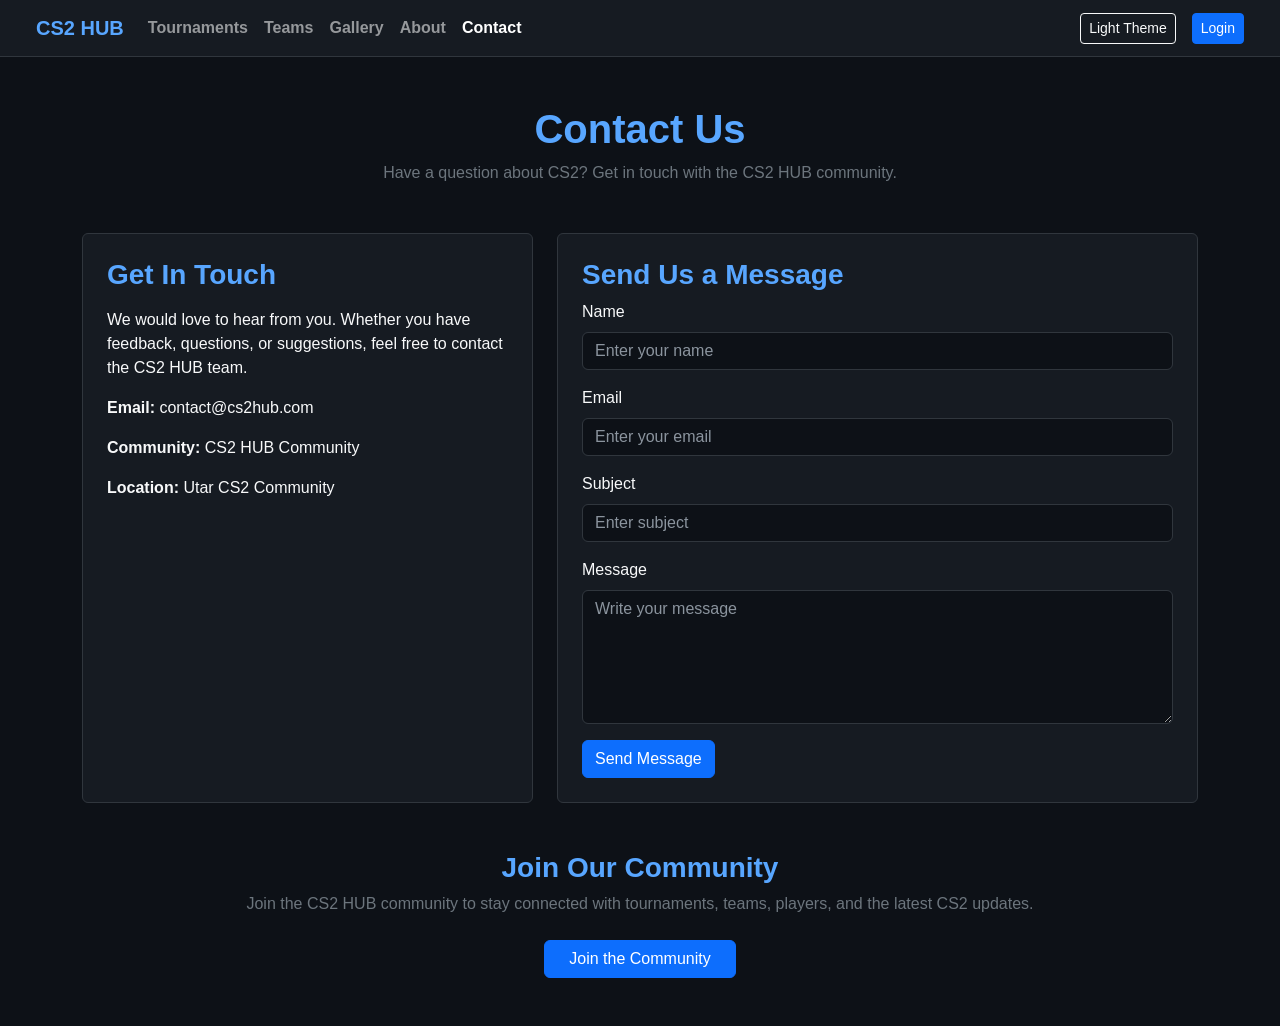
==== contact.html @ 74bb1a2c "fix bugs -fix theme bugs" ====
<!DOCTYPE html>
<html lang="en">

<head>
    <meta charset="UTF-8">
    <meta name="viewport" content="width=device-width, initial-scale=1.0">

    <title>Contact - CS2 Hub</title>

    <link href="https://cdn.jsdelivr.net/npm/bootstrap@5.3.2/dist/css/bootstrap.min.css" rel="stylesheet">

    <link rel="stylesheet" href="style.css">
    <script src="contact.js" defer></script>
    <script src="main.js"></script>
</head>

<body>

    <!--constant nav bar-->
    <nav class="navbar navbar-expand-lg navbar-dark px-4 py-2">
        <div class="container-fluid">

            <a class="navbar-brand fw-bold text-accent" href="home.html">
                CS2 HUB
            </a>

            <div class="navbar-nav me-auto">
                <a class="nav-link fw-semibold" href="tournaments.html">
                    Tournaments
                </a>

                <a class="nav-link fw-semibold" href="teams.html">
                    Teams
                </a>

                <a class="nav-link fw-semibold" href="gallery.html">
                    Gallery
                </a>

                <a class="nav-link fw-semibold" href="about.html">
                    About
                </a>

                <a class="nav-link active fw-semibold" href="contact.html">
                    Contact
                </a>
            </div>

            <div class="navbar-actions d-flex align-items-center gap-3">

                <button id="themeToggle" class="btn btn-outline-light btn-sm" type="button">
                    Light Theme
                </button>

                <a href="login.html" class="btn btn-primary btn-sm" id="loginButton">
                    Login
                </a>

                <div id="userArea" class="align-items-center gap-2" style="display: none;">
                    <span id="welcomeUser" class="text-light fw-semibold"></span>
                    <button id="logoutButton" class="btn btn-outline-light btn-sm">
                        Logout
                    </button>
                </div>
            </div>
        </div>
    </nav>
    <!--how to contact-->
    <div class="container my-5">

        <h1 class="text-accent fw-bold text-center">
            Contact Us
        </h1>

        <p class="text-center text-secondary mb-5">
            Have a question about CS2? Get in touch with the CS2 HUB community.
        </p>

        <div class="row g-4">

            <!-- Contact Information -->
            <div class="col-md-5">

                <div class="bg-dark-card p-4 h-100">

                    <h3 class="text-accent fw-bold">
                        Get In Touch
                    </h3>

                    <p class="text-light mt-3">
                        We would love to hear from you. Whether you have
                        feedback, questions, or suggestions, feel free to
                        contact the CS2 HUB team.
                    </p>

                    <p class="text-light">
                        <strong>Email:</strong>
                        contact@cs2hub.com
                    </p>

                    <p class="text-light">
                        <strong>Community:</strong>
                        CS2 HUB Community
                    </p>

                    <p class="text-light">
                        <strong>Location:</strong>
                        Utar CS2 Community
                    </p>

                </div>

            </div>

            <!-- Contact Form -->
            <div class="col-md-7">

                <div class="bg-dark-card p-4">

                    <h3 class="text-accent fw-bold">
                        Send Us a Message
                    </h3>

                   <form id="contactForm">

                        <div class="mb-3">
                            <label class="form-label text-light">
                                Name
                            </label>

                            <input type="text" id="name" class="form-control"
                                placeholder="Enter your name" required>
                        </div>

                        <div class="mb-3">
                            <label class="form-label text-light">
                                Email
                            </label>

                            <input type="email" id="email" class="form-control"
                                placeholder="Enter your email" required>
                        </div>

                        <div class="mb-3">
                            <label class="form-label text-light">
                                Subject
                            </label>

                            <input type="text" id="subject" class="form-control"
                                placeholder="Enter subject" required>
                        </div>

                        <div class="mb-3">
                            <label class="form-label text-light">
                                Message
                            </label>

                            <textarea id="message" class="form-control" rows="5"
                                placeholder="Write your message" required></textarea>
                        </div>

                        <button type="submit" class="btn btn-primary">
                            Send Message
                        </button>

                    </form>
                </div>

            </div>

            <!-- community section -->
            <div class="text-center mt-5">

                <h3 class="text-accent fw-bold">
                    Join Our Community
                </h3>

                <p class="text-secondary">
                    Join the CS2 HUB community to stay connected with
                    tournaments, teams, players, and the latest CS2 updates.
                </p>

                <div class="mt-4">

                    <a href="login.html" class="btn btn-primary px-4">
                        Join the Community
                    </a>

                </div>

            </div>
        </div>

    </div>
</body>

</html>
---- style.css ----
body {
    background-color: #0d1117;
    color: #c9d1d9;
    font-family: -apple-system, BlinkMacSystemFont, "Segoe UI", Roboto, Helvetica, Arial, sans-serif;
}

.navbar,
footer {
    background-color: #161b22 !important;
    border-bottom: 1px solid #30363d;
}

.text-accent {
    color: #58a6ff !important;
}

.bg-dark-card {
    background-color: #161b22;
    border: 1px solid #30363d;
    border-radius: 6px;
}

.ticker-banner {
    background-color: #161b22;
    border-bottom: 1px solid #30363d;
    font-size: 0.875rem;
}

.list-row-item {
    background-color: #161b22;
    border: 1px solid #30363d;
    border-radius: 6px;
    cursor: pointer;
    transition: background-color 0.2s ease, border-color 0.2s ease, box-shadow 0.2s ease;
}

.list-row-item:hover {
    background-color: #1f242c;
    border-color: #58a6ff !important;
    box-shadow: 0 4px 12px rgba(88, 166, 255, 0.25) !important;
}

.list-row-item:hover .tourney-title {
    color: #58a6ff !important;
}

.table-dark-custom {
    --bs-table-bg: #161b22;
    --bs-table-border-color: #30363d;
    color: #c9d1d9 !important;
}

.table-dark-custom th {
    color: #8b949e;
    border-bottom-color: #30363d;
}

.table-dark-custom tbody tr {
    cursor: pointer;
    transition: background-color 0.15s ease;
}

.table-dark-custom tbody tr:hover {
    background-color: #21262d !important;
    color: #ffffff !important;
}

.table-dark-custom tbody tr:hover td {
    color: #ffffff !important;
}

.badge-roster {
    background-color: #21262d;
    color: #58a6ff;
    border: 1px solid #30363d;
}

.tourney-details-panel {
    display: none;
    background-color: #0d1117;
    border-top: 1px dashed #30363d;
    padding: 1rem;
    margin-top: 0.75rem;
    border-radius: 0 0 4px 4px;
}

.player-card {
    background-color: #0d1117;
    border: 1px solid #30363d;
    border-radius: 8px;
    padding: 1rem;
    transition: transform 0.2s ease, border-color 0.2s ease, box-shadow 0.2s ease;
    cursor: pointer;
}

.player-card:hover {
    transform: translateY(-4px);
    border-color: #58a6ff;
    box-shadow: 0 4px 12px rgba(88, 166, 255, 0.2);
}

.player-card .player-handle {
    color: #58a6ff;
    font-weight: 700;
    font-size: 1.1rem;
}

.player-card .player-stat {
    font-size: 0.85rem;
    color: #8b949e;
}

.form-control {
    background-color: #0d1117;
    color: #c9d1d9;
    border: 1px solid #30363d;
}

.form-control:focus {
    background-color: #0d1117;
    color: #c9d1d9;
    border-color: #58a6ff;
    box-shadow: 0 0 0 0.2rem rgba(88, 166, 255, 0.15);
}

.form-control::placeholder {
    color: #8b949e;
}

.hero-section {
    min-height: 75vh;
    display: flex;
    align-items: center;
    padding: 80px 0;
    background: radial-gradient(circle at 80% 50%, rgba(88, 166, 255, 0.12), transparent 35%), #0d1117;
}

.min-vh-75 {
    min-height: 75vh;
}

.hero-label,
.section-label,
.about-card-number,
.why-number,
.value-item>span {
    color: #58a6ff;
    font-weight: 700;
}

.hero-label {
    display: inline-block;
    font-size: 0.9rem;
    letter-spacing: 2px;
    margin-bottom: 18px;
}

.hero-title {
    color: #ffffff;
    font-size: clamp(2.8rem, 5vw, 4.8rem);
    font-weight: 800;
    line-height: 1.08;
    margin-bottom: 24px;
}

.hero-description {
    color: #a8b3bf;
    font-size: 1.15rem;
    line-height: 1.7;
    max-width: 650px;
    margin-bottom: 32px;
}

.hero-buttons {
    display: flex;
    flex-wrap: wrap;
    gap: 15px;
}

.hero-buttons .btn-primary,
.why-hub .btn-primary,
.login-card .btn-primary {
    background-color: #2388ff;
    border-color: #2388ff;
}

.hero-buttons .btn-primary:hover,
.why-hub .btn-primary:hover,
.login-card .btn-primary:hover {
    background-color: #58a6ff;
    border-color: #58a6ff;
}

.home-intro,
.about-section,
.about-values {
    background-color: #10161f;
    border-top: 1px solid #30363d;
}

.section-label {
    display: inline-block;
    font-size: 0.85rem;
    letter-spacing: 2px;
    margin-bottom: 12px;
}

.section-title {
    color: #ffffff;
    font-size: clamp(2rem, 4vw, 3rem);
    font-weight: 700;
    margin-bottom: 18px;
}

.section-description,
.why-description,
.home-feature-card p,
.about-hero-description,
.about-text,
.about-highlight-card p,
.about-service-card p,
.why-item p,
.value-item p,
.login-description,
.cookie-consent p {
    color: #a8b3bf;
    line-height: 1.7;
}

.home-feature-card,
.why-item,
.about-highlight-card,
.about-service-card,
.login-card,
.cookie-consent {
    background-color: #161b22;
    border: 1px solid #30363d;
    border-radius: 12px;
}

.home-feature-card,
.about-highlight-card {
    padding: 30px;
}

.home-feature-card:hover,
.why-item:hover,
.about-service-card:hover {
    border-color: #58a6ff;
}

.home-feature-card:hover,
.about-service-card:hover {
    transform: translateY(-6px);
}

.feature-icon,
.about-service-icon {
    font-size: 2rem;
    margin-bottom: 18px;
}

.home-feature-card h3,
.why-item h3,
.login-title,
.about-hero-title,
.about-highlight-card h3,
.about-service-card h3,
.value-item h3,
.cookie-consent h3,
.login-card .form-label {
    color: #ffffff;
    font-weight: 700;
}

.feature-link {
    color: #58a6ff;
    font-weight: 600;
    text-decoration: none;
}

.feature-link:hover {
    color: #ffffff;
}

.why-hub,
.about-services {
    background-color: #0d1117;
    border-top: 1px solid #30363d;
}

.why-list {
    display: flex;
    flex-direction: column;
    gap: 18px;
}

.why-item {
    display: flex;
    gap: 20px;
    padding: 22px;
}

.why-number {
    font-size: 1.25rem;
    min-width: 40px;
}

.login-page {
    min-height: calc(100vh - 70px);
    display: flex;
    align-items: center;
    padding: 60px 0;
    background: radial-gradient(circle at 50% 25%, rgba(88, 166, 255, 0.12), transparent 35%), #0d1117;
}

.login-card {
    border-radius: 14px;
    padding: 35px;
}

.login-title {
    font-size: 2.2rem;
    margin-bottom: 10px;
}

.login-card .form-control {
    padding: 12px;
}

.login-card .form-control::placeholder {
    color: #6e7681;
}

.login-card .form-check-label {
    color: #a8b3bf;
}

.login-card .btn-primary {
    padding: 11px;
    font-weight: 600;
}

#loginMessage {
    margin-bottom: 15px;
}

.cookie-consent {
    position: fixed;
    bottom: 20px;
    left: 50%;
    transform: translateX(-50%);
    width: min(900px, calc(100% - 40px));
    border-radius: 14px;
    padding: 22px;
    z-index: 1050;
    box-shadow: 0 12px 35px rgba(0, 0, 0, 0.35);
}

.cookie-consent-content {
    display: flex;
    justify-content: space-between;
    align-items: center;
    gap: 25px;
}

.cookie-consent-actions {
    display: flex;
    gap: 10px;
    flex-shrink: 0;
}

.about-hero {
    min-height: 55vh;
    display: flex;
    align-items: center;
    padding: 80px 0;
    background: radial-gradient(circle at 80% 40%, rgba(88, 166, 255, 0.12), transparent 35%), #0d1117;
}

.about-hero-title {
    font-size: clamp(2.8rem, 5vw, 4.8rem);
    font-weight: 800;
    line-height: 1.08;
    margin-bottom: 24px;
}

.about-card-number {
    display: block;
    font-size: 1.1rem;
    margin-bottom: 18px;
}

.about-service-card {
    padding: 28px;
}

.value-item {
    display: flex;
    gap: 20px;
    padding: 20px 0;
    border-bottom: 1px solid #30363d;
}

.value-item:last-child {
    border-bottom: none;
}

.value-item>span {
    min-width: 40px;
}

.about-cta {
    background: radial-gradient(circle at 50% 50%, rgba(88, 166, 255, 0.12), transparent 40%), #0d1117;
    border-top: 1px solid #30363d;
}

@media (max-width: 991.98px) {
    .navbar-actions {
        flex-direction: column;
        align-items: stretch !important;
        gap: 12px !important;
        margin-top: 12px;
    }

    .navbar-actions #global-search {
        width: 100% !important;
    }

    .navbar-actions .badge {
        width: fit-content;
    }

    .navbar-actions .btn {
        width: 100%;
    }
}

@media (max-width: 767px) {
    .cookie-consent-content {
        flex-direction: column;
        align-items: stretch;
    }

    .cookie-consent-actions,
    .cookie-consent-actions .btn {
        width: 100%;
        flex: 1;
    }

    .about-hero {
        min-height: auto;
        padding: 60px 0;
    }

    .about-hero-title {
        font-size: 2.7rem;
    }

    .about-highlight-card {
        padding: 25px;
    }
}

@media (max-width: 576px) {
    .hero-section {
        padding: 50px 0;
    }

    .hero-title {
        font-size: 2.7rem;
    }

    .hero-description {
        font-size: 1rem;
    }

    .hero-buttons {
        flex-direction: column;
    }

    .hero-buttons .btn {
        width: 100%;
    }
}

body.light-theme {
    background-color: #f4f7fb;
    color: #1b2430;
}

body.light-theme .navbar {
    background-color: #ffffff !important;
    border-bottom-color: #d6dde6 !important;
}

body.light-theme .navbar-brand,
body.light-theme .text-accent {
    color: #1d4ed8 !important;
}

body.light-theme .navbar .nav-link {
    color: #334155 !important;
}

body.light-theme .navbar .nav-link:hover {
    color: #1d4ed8 !important;
}

body.light-theme #welcomeUser,
body.light-theme h3.text-light {
    color: #111827 !important;
}

body.light-theme #logoutButton,
body.light-theme #themeToggle {
    color: #111827;
    border-color: #64748b;
}

body.light-theme #logoutButton:hover,
body.light-theme #themeToggle:hover {
    color: #ffffff;
    background-color: #2388ff;
    border-color: #2388ff;
}

body.light-theme .hero-section,
body.light-theme .why-hub,
body.light-theme .about-hero,
body.light-theme .about-services,
body.light-theme .about-cta {
    background: #f4f7fb;
}

body.light-theme .home-intro,
body.light-theme .about-section,
body.light-theme .about-values {
    background-color: #eaf0f7;
    border-top-color: #d6dde6;
}

body.light-theme .hero-title,
body.light-theme .section-title,
body.light-theme .home-feature-card h3,
body.light-theme .why-item h3,
body.light-theme .about-hero-title,
body.light-theme .about-highlight-card h3,
body.light-theme .about-service-card h3,
body.light-theme .value-item h3,
body.light-theme .login-title,
body.light-theme .login-card .form-label,
body.light-theme .cookie-consent h3 {
    color: #111827 !important;
}

body.light-theme .hero-description,
body.light-theme .section-description,
body.light-theme .home-feature-card p,
body.light-theme .why-description,
body.light-theme .why-item p,
body.light-theme .about-hero-description,
body.light-theme .about-text,
body.light-theme .about-highlight-card p,
body.light-theme .about-service-card p,
body.light-theme .value-item p,
body.light-theme .login-description,
body.light-theme .cookie-consent p {
    color: #52606d !important;
}

body.light-theme .home-feature-card,
body.light-theme .why-item,
body.light-theme .about-highlight-card,
body.light-theme .about-service-card,
body.light-theme .login-card,
body.light-theme .cookie-consent {
    background-color: #ffffff !important;
    border-color: #d6dde6 !important;
}

body.light-theme .home-feature-card:hover,
body.light-theme .why-item:hover,
body.light-theme .about-service-card:hover {
    border-color: #2388ff !important;
}

body.light-theme .value-item {
    border-bottom-color: #d6dde6;
}

body.light-theme .navbar-toggler {
    border-color: #64748b;
}

body.light-theme .navbar-toggler-icon {
    filter: invert(1);
}

body.light-theme .bg-dark-card {
    background-color: #ffffff !important;
    border-color: #d6dde6 !important;
    box-shadow: 0 4px 12px rgba(0, 0, 0, 0.05);
}

body.light-theme .table-dark-custom {
    --bs-table-bg: #ffffff !important;
    --bs-table-border-color: #e2e8f0 !important;
    color: #1e293b !important;
}

body.light-theme .table-dark-custom th {
    color: #64748b !important;
    border-bottom-color: #cbd5e1 !important;
}

body.light-theme .table-dark-custom td,
body.light-theme .table-dark-custom tbody tr td span.text-light {
    color: #1e293b !important;
}

body.light-theme .table-dark-custom tbody tr:hover {
    background-color: #f1f5f9 !important;
}

body.light-theme .table-dark-custom tbody tr:hover td,
body.light-theme .table-dark-custom tbody tr:hover td span.text-light {
    color: #0f172a !important;
}

body.light-theme .badge-roster {
    background-color: #e2e8f0 !important;
    color: #1d4ed8 !important;
    border-color: #cbd5e1 !important;
}

body.light-theme .modal-content {
    background-color: #ffffff !important;
    color: #1e293b !important;
    border-color: #cbd5e1 !important;
}

body.light-theme .modal-content .text-light {
    color: #1e293b !important;
}

body.light-theme .modal-content .btn-close {
    filter: invert(1);
}

body.light-theme .player-card {
    background-color: #f8fafc !important;
    border-color: #e2e8f0 !important;
}

body.light-theme .list-row-item {
    background-color: #ffffff !important;
    border: 1px solid #e2e8f0 !important;
    box-shadow: 0 2px 8px rgba(0, 0, 0, 0.05);
}

body.light-theme .list-row-item .tourney-title,
body.light-theme .list-row-item .text-light {
    color: #0f172a !important;
}

body.light-theme .list-row-item .text-secondary {
    color: #64748b !important;
}

body.light-theme .tourney-details-panel {
    background-color: #f8fafc !important;
    border-top: 1px solid #e2e8f0 !important;
    padding: 12px !important;
    border-radius: 6px;
}

body.light-theme .tourney-details-panel p,
body.light-theme .tourney-details-panel small,
body.light-theme .tourney-details-panel .text-light {
    color: #334155 !important;
}

body.light-theme .list-row-item img {
    filter: invert(1) hue-rotate(180deg);
    border: 1px solid #cbd5e1 !important;
    background-color: #f1f5f9;
    border-radius: 6px;
}

body.light-theme #stat-events,
body.light-theme #stat-teams {
    color: #0f172a !important;
}

body.light-theme .form-control {
    background-color: #ffffff !important;
    color: #0f172a !important;
    border-color: #cbd5e1 !important;
}

body.light-theme .form-control:focus {
    background-color: #ffffff !important;
    color: #0f172a !important;
    border-color: #1d4ed8 !important;
}

body.light-theme #stat-prize,
body.light-theme #stat-events,
body.light-theme #stat-teams {
    color: #0f172a !important;
}

body.light-theme footer {
    background-color: #ffffff !important;
    border-top: 1px solid #d6dde6 !important;
    color: #52606d !important;
}

body.light-theme footer .text-light,
body.light-theme footer p,
body.light-theme footer div {
    color: #52606d !important;
}

body.light-theme footer a {
    color: #1d4ed8 !important;
}

body.light-theme .contact-card,
body.light-theme .bg-dark-card p,
body.light-theme .bg-dark-card span,
body.light-theme .bg-dark-card div,
body.light-theme .form-label {
    color: #334155 !important;
}

body.light-theme .bg-dark-card .text-secondary {
    color: #64748b !important;
}

#stat-prize,
#stat-events,
#stat-teams {
    color: #58a6ff !important;
}

body.light-theme #stat-prize,
body.light-theme #stat-events,
body.light-theme #stat-teams {
    color: #1d4ed8 !important;
}

.gallery-card,
.gallery-item,
.card {
    background-color: #161b22 !important;
    border-color: #30363d !important;
}

.gallery-card h3,
.gallery-card h4,
.gallery-card .card-title,
.gallery-item h3,
.gallery-item h4,
.gallery-item .card-title,
.card h3,
.card h4,
.card .card-title {
    color: #ffffff !important;
}

.gallery-card p,
.gallery-card .card-text,
.gallery-item p,
.gallery-item .card-text,
.card p,
.card .card-text {
    color: #a8b3bf !important;
}

body.light-theme .gallery-card,
body.light-theme .gallery-item,
body.light-theme .card {
    background-color: #ffffff !important;
    border-color: #d6dde6 !important;
}

body.light-theme .gallery-card h3,
body.light-theme .gallery-card h4,
body.light-theme .gallery-card .card-title,
body.light-theme .gallery-item h3,
body.light-theme .gallery-item h4,
body.light-theme .gallery-item .card-title,
body.light-theme .card h3,
body.light-theme .card h4,
body.light-theme .card .card-title {
    color: #111827 !important;
}

body.light-theme .gallery-card p,
body.light-theme .gallery-card .card-text,
body.light-theme .gallery-item p,
body.light-theme .gallery-item .card-text,
body.light-theme .card p,
body.light-theme .card .card-text {
    color: #52606d !important;
}

.modal-content {
    background-color: #161b22 !important;
    color: #c9d1d9 !important;
    border: 1px solid #30363d !important;
}

.modal-header {
    border-bottom: 1px solid #30363d !important;
}

.modal-title {
    color: #58a6ff !important;
}

.modal-body h3 {
    color: #ffffff !important;
}

.modal-body p {
    color: #a8b3bf !important;
}

body.light-theme .modal-content {
    background-color: #ffffff !important;
    color: #1e293b !important;
    border-color: #d6dde6 !important;
}

body.light-theme .modal-header {
    border-bottom-color: #d6dde6 !important;
}

body.light-theme .modal-title {
    color: #1d4ed8 !important;
}

body.light-theme .modal-body h3 {
    color: #111827 !important;
}

body.light-theme .modal-body p {
    color: #52606d !important;
}

.gallery-card img {
    width: 100%;
    height: 220px;
    object-fit: cover;
}

#modalGallery img {
    width: 100%;
    height: 300px;
    object-fit: cover;
}
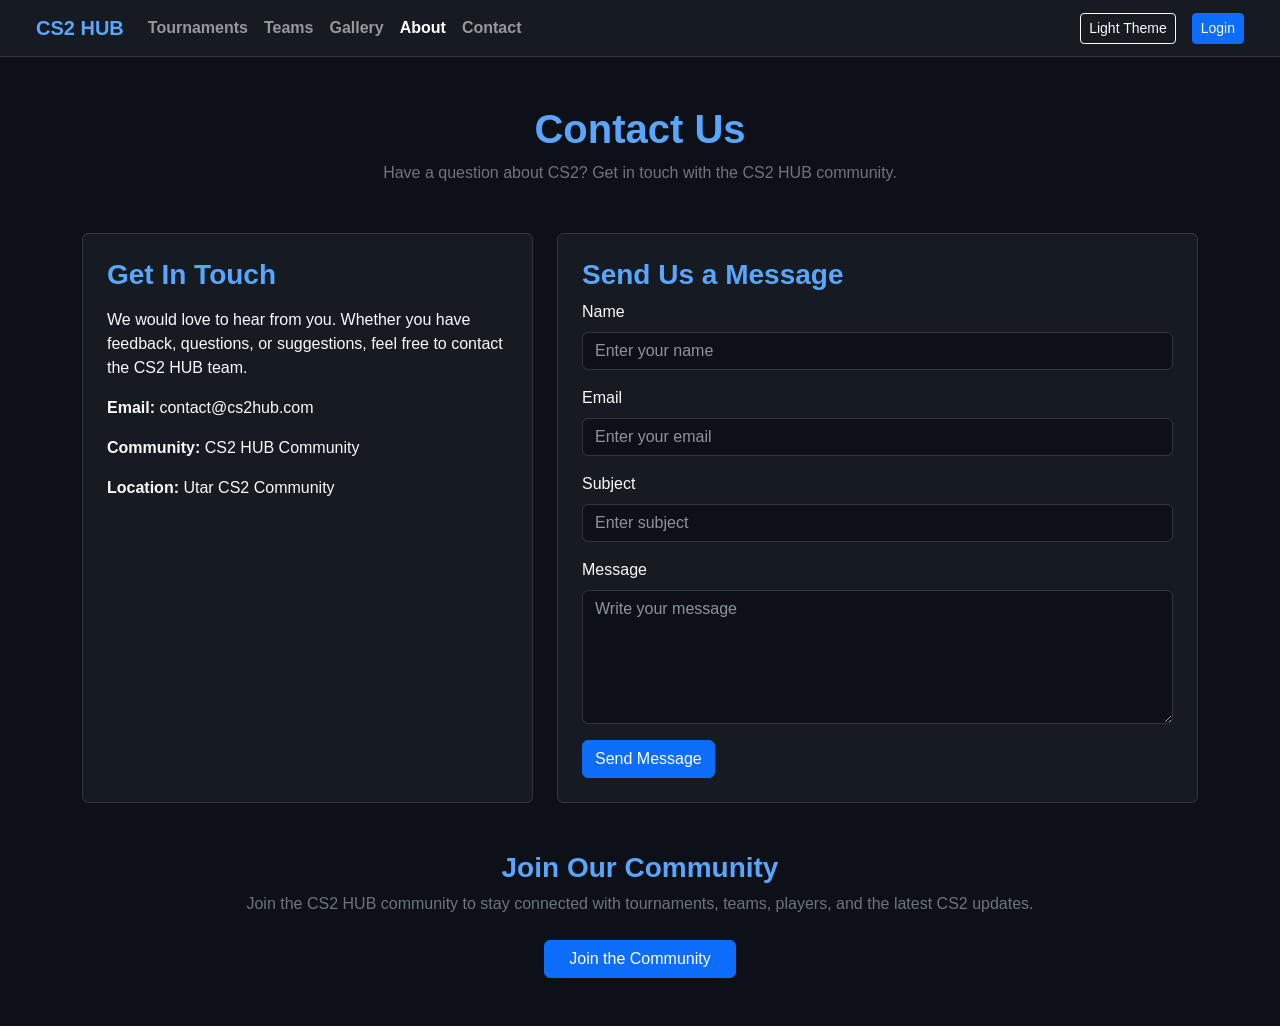
==== commit 7f7d9c93: "done the gallery and contact page and also added the images in the media folder, and change the nav " ====
--- a/contact.html
+++ b/contact.html
@@ -11,7 +11,6 @@
 
     <link rel="stylesheet" href="style.css">
     <script src="contact.js" defer></script>
-    <script src="main.js"></script>
 </head>
 
 <body>
@@ -19,48 +18,40 @@
     <!--constant nav bar-->
     <nav class="navbar navbar-expand-lg navbar-dark px-4 py-2">
         <div class="container-fluid">
+            <a class="navbar-brand fw-bold text-accent" href="home.html">CS2 HUB</a>
+            <button class="navbar-toggler" type="button" data-bs-toggle="collapse" data-bs-target="#navbarNav">
+                <span class="navbar-toggler-icon"></span>
+            </button>
 
-            <a class="navbar-brand fw-bold text-accent" href="home.html">
-                CS2 HUB
-            </a>
+            <div class="collapse navbar-collapse justify-content-between" id="navbarNav">
+                <ul class="navbar-nav me-auto">
+                    <li class="nav-item"><a class="nav-link fw-semibold" href="tournaments.html">Tournaments</a></li>
+                    <li class="nav-item"><a class="nav-link fw-semibold" href="teams.html">Teams</a></li>
+                    <li class="nav-item"><a class="nav-link fw-semibold" href="gallery.html">Gallery</a></li>
+                    <li class="nav-item"><a class="nav-link active fw-semibold" href="about.html">About</a></li>
+                    <li class="nav-item"><a class="nav-link fw-semibold" href="contact.html">Contact</a></li>
+                </ul>
 
-            <div class="navbar-nav me-auto">
-                <a class="nav-link fw-semibold" href="tournaments.html">
-                    Tournaments
-                </a>
+                <div class="navbar-actions d-flex align-items-center gap-3">
 
-                <a class="nav-link fw-semibold" href="teams.html">
-                    Teams
-                </a>
+                    <button id="themeToggle" class="btn btn-outline-light btn-sm" type="button">
+                        Light Theme
+                    </button>
 
-                <a class="nav-link fw-semibold" href="gallery.html">
-                    Gallery
-                </a>
+                    <a href="login.html" class="btn btn-primary btn-sm" id="loginButton">
+                        Login
+                    </a>
 
-                <a class="nav-link fw-semibold" href="about.html">
-                    About
-                </a>
+                    <div id="userArea" class="align-items-center gap-2" style="display: none;">
 
-                <a class="nav-link active fw-semibold" href="contact.html">
-                    Contact
-                </a>
-            </div>
+                        <span id="welcomeUser" class="text-light fw-semibold"></span>
 
-            <div class="navbar-actions d-flex align-items-center gap-3">
+                        <button id="logoutButton" class="btn btn-outline-light btn-sm">
+                            Logout
+                        </button>
 
-                <button id="themeToggle" class="btn btn-outline-light btn-sm" type="button">
-                    Light Theme
-                </button>
+                    </div>
 
-                <a href="login.html" class="btn btn-primary btn-sm" id="loginButton">
-                    Login
-                </a>
-
-                <div id="userArea" class="align-items-center gap-2" style="display: none;">
-                    <span id="welcomeUser" class="text-light fw-semibold"></span>
-                    <button id="logoutButton" class="btn btn-outline-light btn-sm">
-                        Logout
-                    </button>
                 </div>
             </div>
         </div>
@@ -78,7 +69,7 @@
 
         <div class="row g-4">
 
-            <!-- Contact Information -->
+            <!-- content -->
             <div class="col-md-5">
 
                 <div class="bg-dark-card p-4 h-100">
@@ -112,7 +103,7 @@
 
             </div>
 
-            <!-- Contact Form -->
+            <!-- contact form -->
             <div class="col-md-7">
 
                 <div class="bg-dark-card p-4">
--- a/style.css
+++ b/style.css
@@ -346,6 +346,7 @@
 }
 
 .cookie-consent {
+    display: none;
     position: fixed;
     bottom: 20px;
     left: 50%;
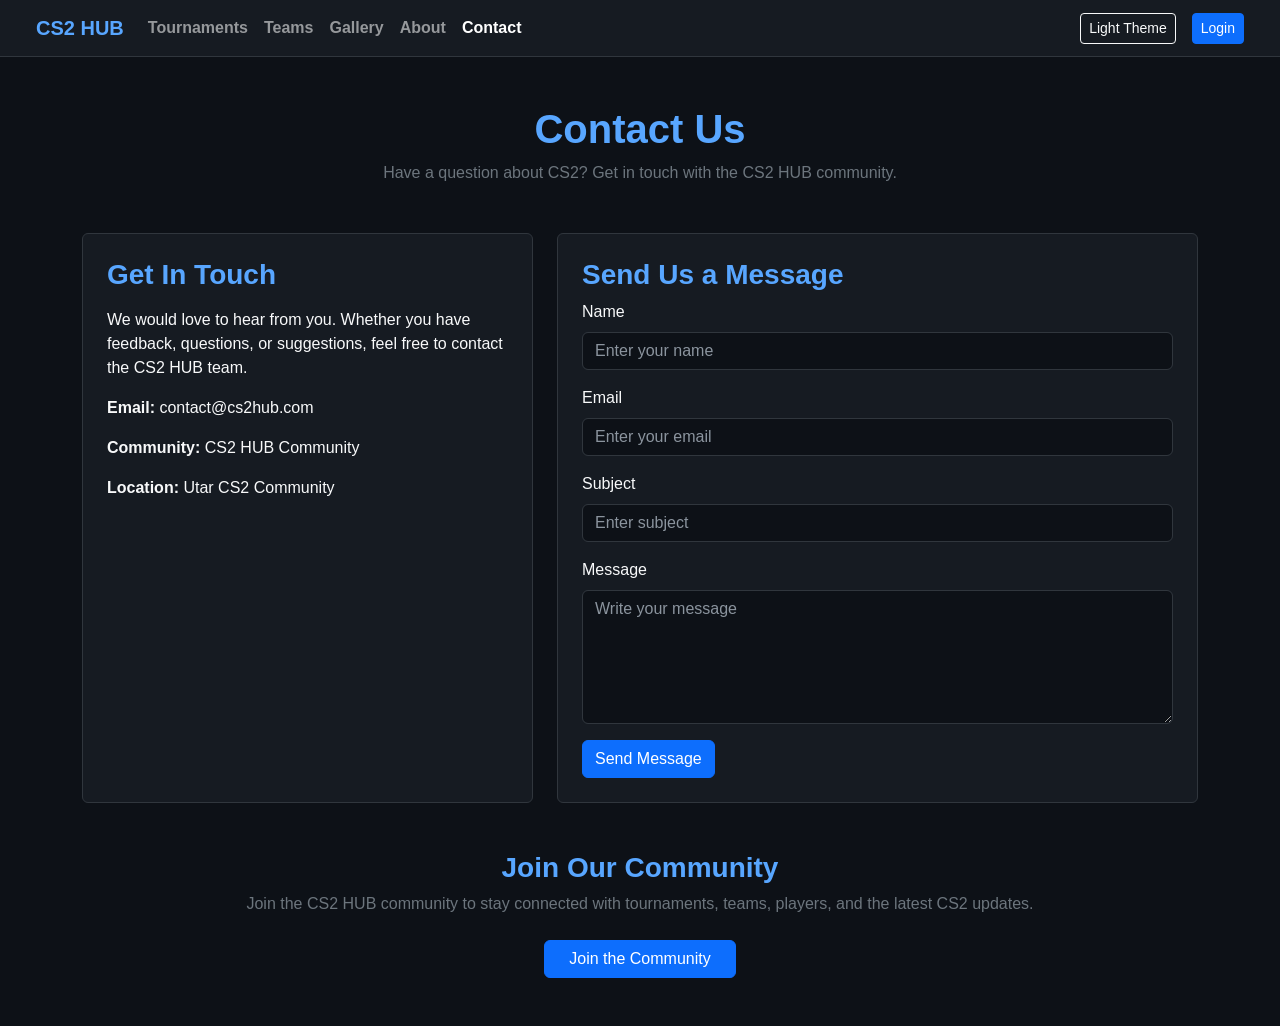
==== commit 62f3f4c9: "Merge branch 'main' of https://github.com/Swaxim/Front-End-Web-Design" ====
--- a/contact.html
+++ b/contact.html
@@ -11,6 +11,7 @@
 
     <link rel="stylesheet" href="style.css">
     <script src="contact.js" defer></script>
+    <script src="main.js"></script>
 </head>
 
 <body>
@@ -18,40 +19,48 @@
     <!--constant nav bar-->
     <nav class="navbar navbar-expand-lg navbar-dark px-4 py-2">
         <div class="container-fluid">
-            <a class="navbar-brand fw-bold text-accent" href="home.html">CS2 HUB</a>
-            <button class="navbar-toggler" type="button" data-bs-toggle="collapse" data-bs-target="#navbarNav">
-                <span class="navbar-toggler-icon"></span>
-            </button>
 
-            <div class="collapse navbar-collapse justify-content-between" id="navbarNav">
-                <ul class="navbar-nav me-auto">
-                    <li class="nav-item"><a class="nav-link fw-semibold" href="tournaments.html">Tournaments</a></li>
-                    <li class="nav-item"><a class="nav-link fw-semibold" href="teams.html">Teams</a></li>
-                    <li class="nav-item"><a class="nav-link fw-semibold" href="gallery.html">Gallery</a></li>
-                    <li class="nav-item"><a class="nav-link active fw-semibold" href="about.html">About</a></li>
-                    <li class="nav-item"><a class="nav-link fw-semibold" href="contact.html">Contact</a></li>
-                </ul>
+            <a class="navbar-brand fw-bold text-accent" href="index.html">
+                CS2 HUB
+            </a>
 
-                <div class="navbar-actions d-flex align-items-center gap-3">
+            <div class="navbar-nav me-auto">
+                <a class="nav-link fw-semibold" href="tournaments.html">
+                    Tournaments
+                </a>
 
-                    <button id="themeToggle" class="btn btn-outline-light btn-sm" type="button">
-                        Light Theme
+                <a class="nav-link fw-semibold" href="teams.html">
+                    Teams
+                </a>
+
+                <a class="nav-link fw-semibold" href="gallery.html">
+                    Gallery
+                </a>
+
+                <a class="nav-link fw-semibold" href="about.html">
+                    About
+                </a>
+
+                <a class="nav-link active fw-semibold" href="contact.html">
+                    Contact
+                </a>
+            </div>
+
+            <div class="navbar-actions d-flex align-items-center gap-3">
+
+                <button id="themeToggle" class="btn btn-outline-light btn-sm" type="button">
+                    Light Theme
+                </button>
+
+                <a href="login.html" class="btn btn-primary btn-sm" id="loginButton">
+                    Login
+                </a>
+
+                <div id="userArea" class="align-items-center gap-2" style="display: none;">
+                    <span id="welcomeUser" class="text-light fw-semibold"></span>
+                    <button id="logoutButton" class="btn btn-outline-light btn-sm">
+                        Logout
                     </button>
-
-                    <a href="login.html" class="btn btn-primary btn-sm" id="loginButton">
-                        Login
-                    </a>
-
-                    <div id="userArea" class="align-items-center gap-2" style="display: none;">
-
-                        <span id="welcomeUser" class="text-light fw-semibold"></span>
-
-                        <button id="logoutButton" class="btn btn-outline-light btn-sm">
-                            Logout
-                        </button>
-
-                    </div>
-
                 </div>
             </div>
         </div>
@@ -69,7 +78,7 @@
 
         <div class="row g-4">
 
-            <!-- content -->
+            <!-- Contact Information -->
             <div class="col-md-5">
 
                 <div class="bg-dark-card p-4 h-100">
@@ -103,7 +112,7 @@
 
             </div>
 
-            <!-- contact form -->
+            <!-- Contact Form -->
             <div class="col-md-7">
 
                 <div class="bg-dark-card p-4">
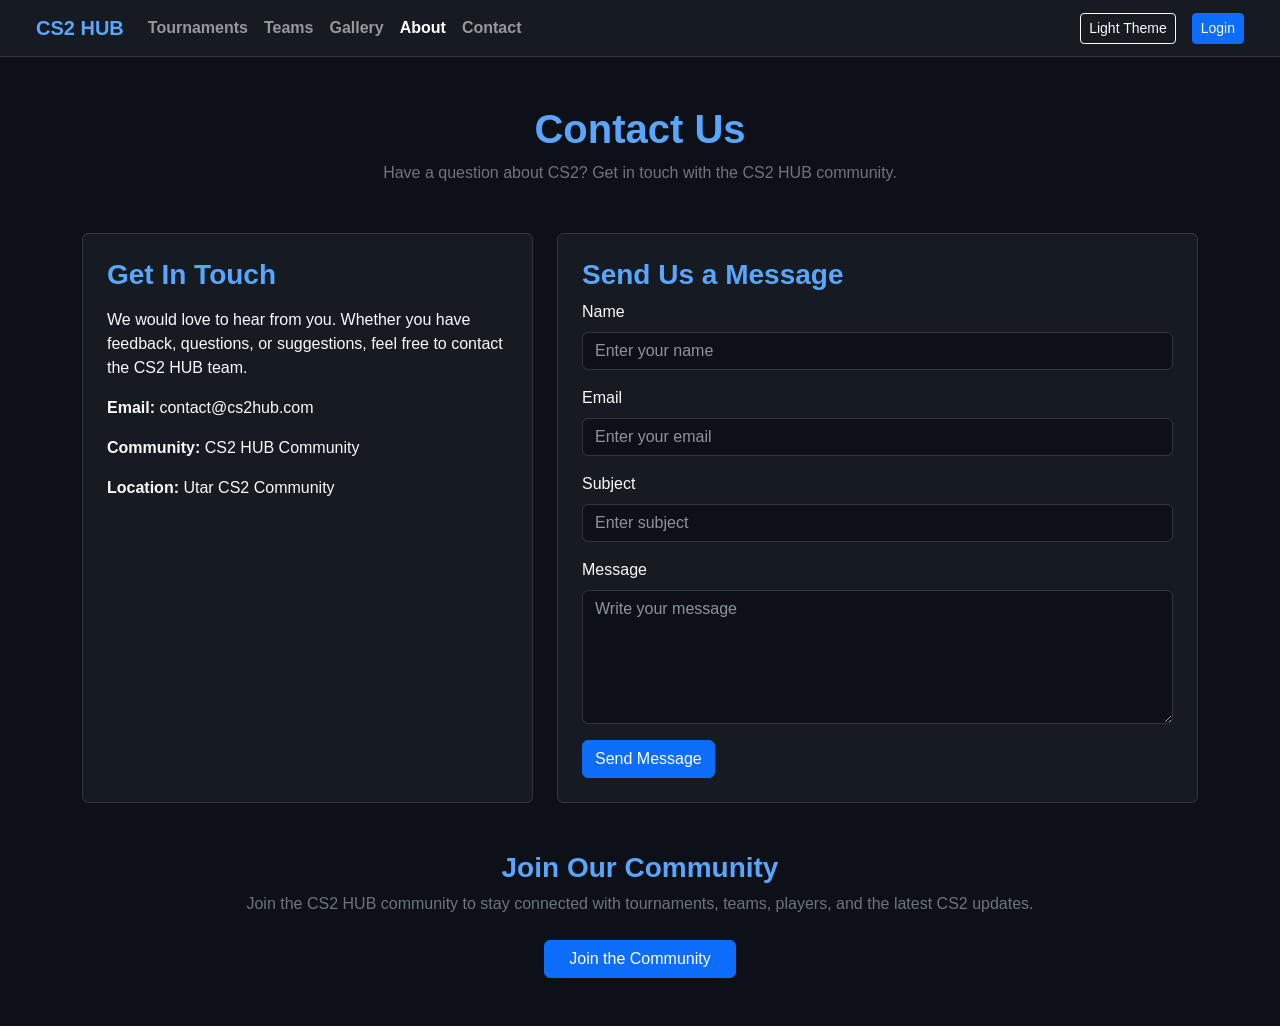
==== commit 0b6a367f: "Merge pull request #15 from Swaxim/member3 done the gallery and contact page and also added the imag" ====
--- a/contact.html
+++ b/contact.html
@@ -20,47 +20,39 @@
     <nav class="navbar navbar-expand-lg navbar-dark px-4 py-2">
         <div class="container-fluid">
 
-            <a class="navbar-brand fw-bold text-accent" href="index.html">
+            <a class="navbar-brand fw-bold text-accent" href="home.html">
                 CS2 HUB
             </a>
 
-            <div class="navbar-nav me-auto">
-                <a class="nav-link fw-semibold" href="tournaments.html">
-                    Tournaments
-                </a>
+            <div class="collapse navbar-collapse justify-content-between" id="navbarNav">
+                <ul class="navbar-nav me-auto">
+                    <li class="nav-item"><a class="nav-link fw-semibold" href="tournaments.html">Tournaments</a></li>
+                    <li class="nav-item"><a class="nav-link fw-semibold" href="teams.html">Teams</a></li>
+                    <li class="nav-item"><a class="nav-link fw-semibold" href="gallery.html">Gallery</a></li>
+                    <li class="nav-item"><a class="nav-link active fw-semibold" href="about.html">About</a></li>
+                    <li class="nav-item"><a class="nav-link fw-semibold" href="contact.html">Contact</a></li>
+                </ul>
 
-                <a class="nav-link fw-semibold" href="teams.html">
-                    Teams
-                </a>
+                <div class="navbar-actions d-flex align-items-center gap-3">
 
-                <a class="nav-link fw-semibold" href="gallery.html">
-                    Gallery
-                </a>
+                    <button id="themeToggle" class="btn btn-outline-light btn-sm" type="button">
+                        Light Theme
+                    </button>
 
-                <a class="nav-link fw-semibold" href="about.html">
-                    About
-                </a>
+                    <a href="login.html" class="btn btn-primary btn-sm" id="loginButton">
+                        Login
+                    </a>
 
-                <a class="nav-link active fw-semibold" href="contact.html">
-                    Contact
-                </a>
-            </div>
+                    <div id="userArea" class="align-items-center gap-2" style="display: none;">
 
-            <div class="navbar-actions d-flex align-items-center gap-3">
+                        <span id="welcomeUser" class="text-light fw-semibold"></span>
 
-                <button id="themeToggle" class="btn btn-outline-light btn-sm" type="button">
-                    Light Theme
-                </button>
+                        <button id="logoutButton" class="btn btn-outline-light btn-sm">
+                            Logout
+                        </button>
 
-                <a href="login.html" class="btn btn-primary btn-sm" id="loginButton">
-                    Login
-                </a>
+                    </div>
 
-                <div id="userArea" class="align-items-center gap-2" style="display: none;">
-                    <span id="welcomeUser" class="text-light fw-semibold"></span>
-                    <button id="logoutButton" class="btn btn-outline-light btn-sm">
-                        Logout
-                    </button>
                 </div>
             </div>
         </div>
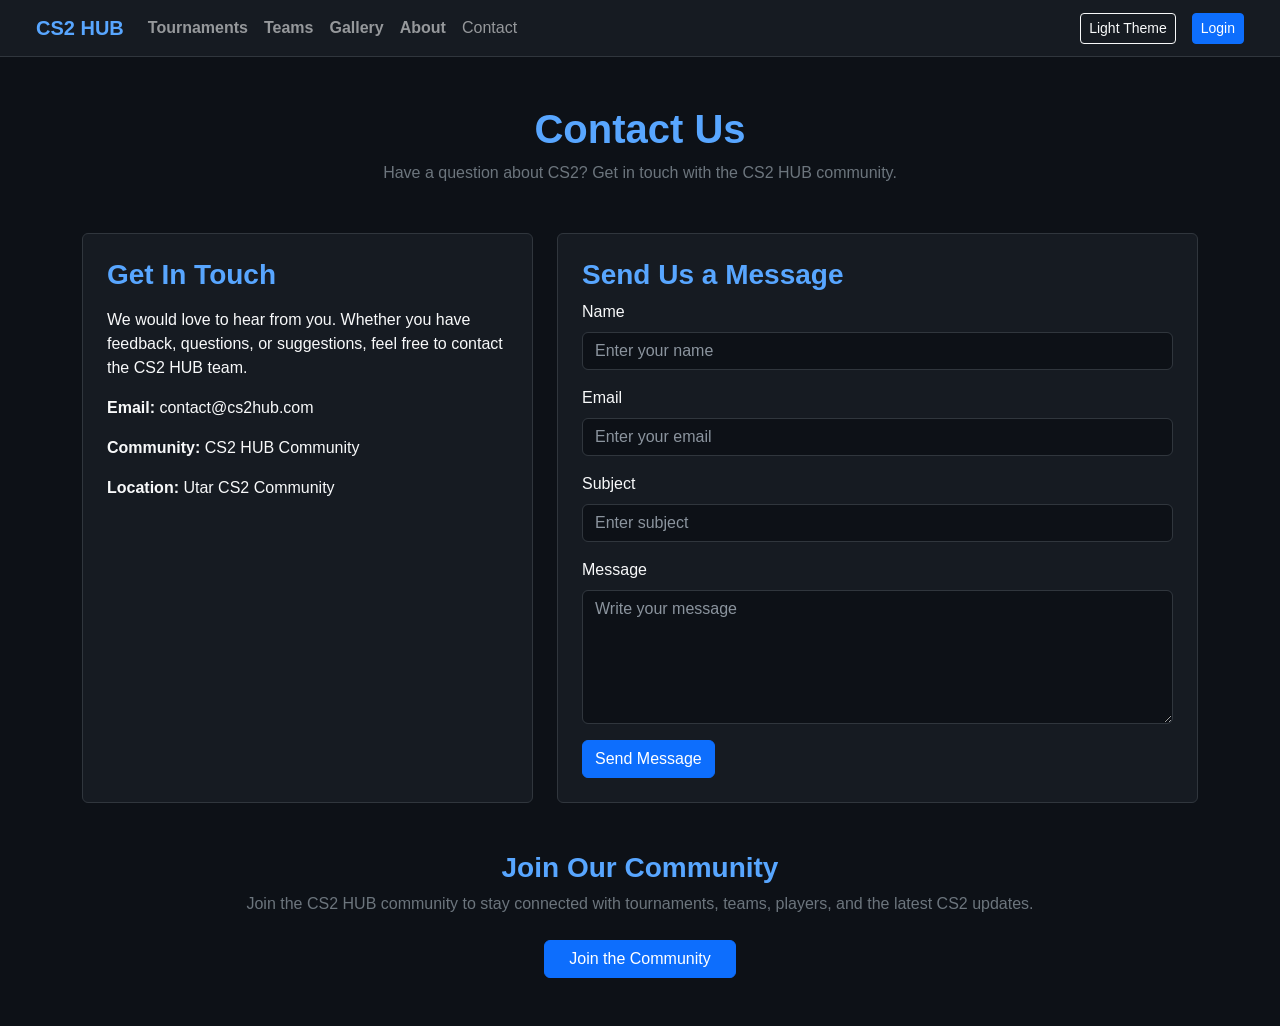
==== commit 7625be3a: "all done latest" ====
--- a/contact.html
+++ b/contact.html
@@ -20,7 +20,7 @@
     <nav class="navbar navbar-expand-lg navbar-dark px-4 py-2">
         <div class="container-fluid">
 
-            <a class="navbar-brand fw-bold text-accent" href="home.html">
+            <a class="navbar-brand fw-bold text-accent" href="index.html">
                 CS2 HUB
             </a>
 
@@ -29,8 +29,8 @@
                     <li class="nav-item"><a class="nav-link fw-semibold" href="tournaments.html">Tournaments</a></li>
                     <li class="nav-item"><a class="nav-link fw-semibold" href="teams.html">Teams</a></li>
                     <li class="nav-item"><a class="nav-link fw-semibold" href="gallery.html">Gallery</a></li>
-                    <li class="nav-item"><a class="nav-link active fw-semibold" href="about.html">About</a></li>
-                    <li class="nav-item"><a class="nav-link fw-semibold" href="contact.html">Contact</a></li>
+                    <li class="nav-item"><a class="nav-link fw-semibold" href="about.html">About</a></li>
+                    <li class="nav-item"><a class="nav-link activefw-semibold" href="contact.html">Contact</a></li>
                 </ul>
 
                 <div class="navbar-actions d-flex align-items-center gap-3">
